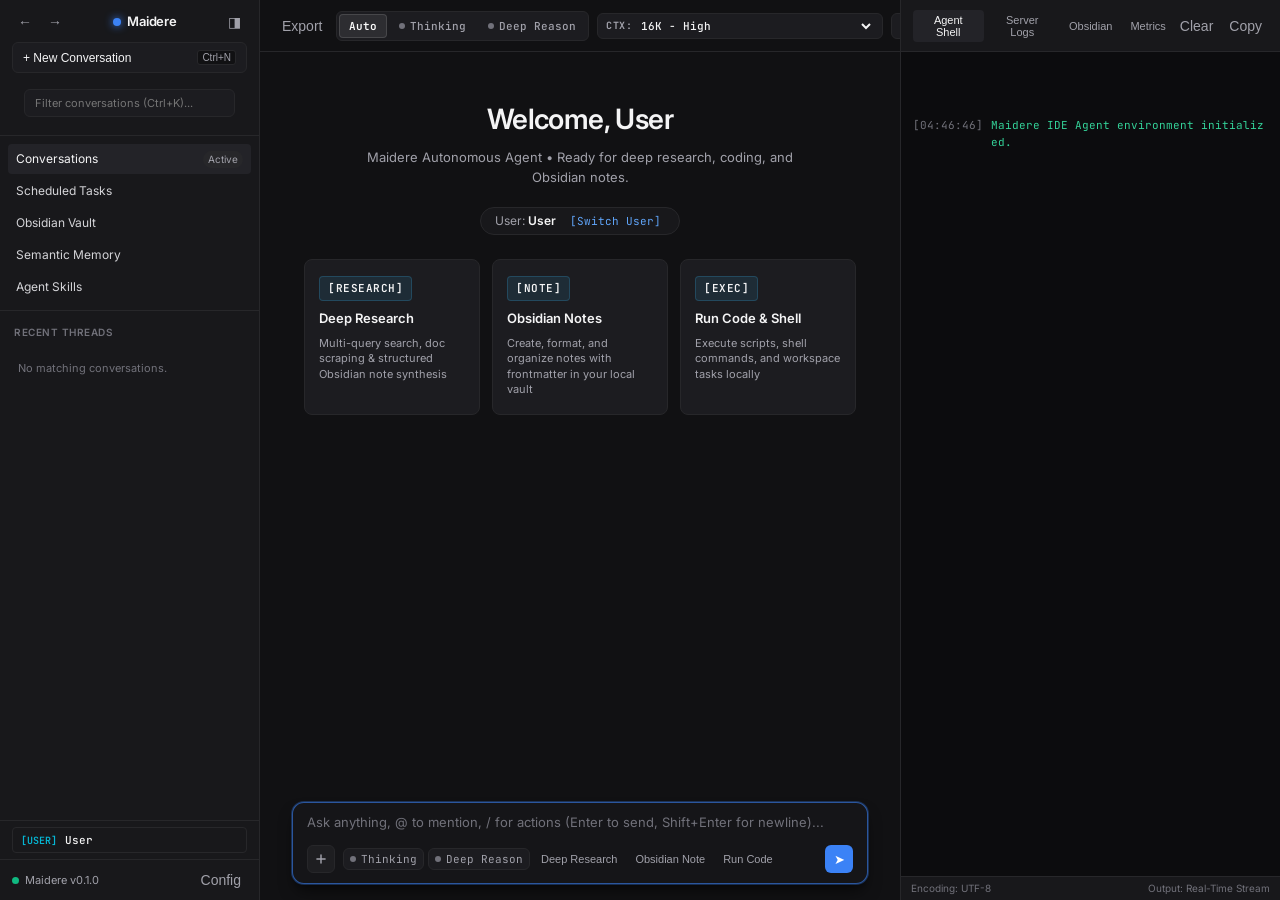
==== src/maidere/static/index.html @ 2f0bf337 "feat(vision): improvements in packaging and paths" ====
<!DOCTYPE html>
<html lang="en" data-theme="dark">
<head>
  <meta charset="UTF-8" />
  <meta name="viewport" content="width=device-width, initial-scale=1.0" />
  <title>Maidere — Local Autonomous AI Agent</title>
  <link rel="icon" type="image/svg+xml" href="/static/icon.svg" />
  <link rel="manifest" href="/static/manifest.json" />
  <meta name="theme-color" content="#5e17eb" />
  <link rel="preconnect" href="https://fonts.googleapis.com" />
  <link rel="preconnect" href="https://fonts.gstatic.com" crossorigin />
  <link href="https://fonts.googleapis.com/css2?family=Inter:wght@400;500;600;700&family=JetBrains+Mono:wght@400;500;600&display=swap" rel="stylesheet" />
  <link rel="stylesheet" href="/static/style.css?v=3.2" />
  <link rel="stylesheet" href="https://cdnjs.cloudflare.com/ajax/libs/highlight.js/11.9.0/styles/github-dark.min.css" />
  <script src="https://cdn.jsdelivr.net/npm/marked/marked.min.js"></script>
  <script src="https://cdnjs.cloudflare.com/ajax/libs/highlight.js/11.9.0/highlight.min.js"></script>
</head>
<body>
  <div id="app-container">
    
    <!-- ====================================================================
         COLUMN 1: LEFT SIDEBAR (Navigation & Workspace Explorer)
         ==================================================================== -->
    <aside id="sidebar">
      <div class="sidebar-header">
        <div class="nav-history-bar">
          <div class="nav-arrows">
            <button id="btn-nav-back" class="icon-btn" title="Back in history (Alt+Left)">←</button>
            <button id="btn-nav-forward" class="icon-btn" title="Forward in history (Alt+Right)">→</button>
          </div>
          <div class="brand-badge">
            <span class="logo-dot"></span>
            <span>Maidere</span>
          </div>
          <button id="btn-toggle-sidebar" class="icon-btn" title="Toggle Sidebar (Ctrl+B)">◨</button>
        </div>

        <button id="btn-new-chat" class="new-chat-btn">
          <span>+ New Conversation</span>
          <span class="shortcut-badge">Ctrl+N</span>
        </button>

        <div class="sidebar-search-container">
          <input type="text" id="thread-search-input" class="sidebar-search-input" placeholder="Filter conversations (Ctrl+K)..." />
        </div>
      </div>

      <!-- Quick Views -->
      <div class="sidebar-views">
        <div class="view-item active" id="history-view-pill">
          <span>Conversations</span>
          <span class="badge-count" id="threads-count-badge">Active</span>
        </div>
        <div class="view-item" id="scheduled-tasks-pill">
          <span>Scheduled Tasks</span>
        </div>
        <div class="view-item" id="obsidian-vault-pill">
          <span>Obsidian Vault</span>
        </div>
        <div class="view-item" id="memories-pill">
          <span>Semantic Memory</span>
        </div>
        <div class="view-item" id="skills-pill">
          <span>Agent Skills</span>
        </div>
      </div>

      <!-- Project & Thread Explorer Tree -->
      <div class="sidebar-threads">
        <div class="section-label">
          <span>Recent Threads</span>
        </div>

        <div id="threads-list">
          <!-- Dynamic thread items populated by app.js -->
        </div>
      </div>


      <!-- User Profile & Switcher -->
      <div class="sidebar-user-section" id="sidebar-user-section">
        <button id="btn-switch-user" class="sidebar-user-pill" title="Click to switch nickname or user">
          <span class="user-pill-tag">[USER]</span>
          <span id="sidebar-user-name" class="sidebar-user-name">User</span>
        </button>
      </div>

      <!-- Sidebar Pinned Footer -->
      <div class="sidebar-footer">
        <div class="footer-status">
          <span class="status-indicator"></span>
          <span>Maidere v0.1.0</span>
        </div>
        <button id="btn-settings" class="icon-btn" title="Settings & Architecture">Config</button>
      </div>
    </aside>

    <!-- ====================================================================
         COLUMN 2: CENTER PANEL (Agent Execution Canvas & Input Deck)
         ==================================================================== -->
    <main id="main-panel">
      <!-- Edge Hover/Toggle Handle when sidebar is collapsed -->
      <button id="btn-sidebar-edge" class="sidebar-edge-toggle" title="Open Sidebar (Ctrl+B)" aria-label="Open Sidebar">◨</button>

      <!-- Breadcrumb & Model Selector Header -->
      <header class="main-header canvas-header">
        <div class="breadcrumb-trail breadcrumb-area">
          <button id="btn-toggle-sidebar-main" class="icon-btn sidebar-toggle-main" title="Open Sidebar (Ctrl+B)" aria-label="Toggle Sidebar">◨</button>
          <span class="breadcrumb-root crumb-segment">Maidere</span>
          <span class="breadcrumb-sep">/</span>
          <span id="active-thread-title" class="breadcrumb-active crumb-active">New Chat</span>
        </div>

        <div class="header-actions">
          <button id="btn-export-thread" class="icon-btn" title="Export Conversation (Markdown)">Export</button>
          <div class="mode-toggle-group" title="Cognitive Mode: Auto, Thinking, or Deep Reason">
            <button id="btn-mode-auto" class="mode-toggle-btn active" title="Auto: Dynamically routes based on complexity">Auto</button>
            <button id="btn-mode-thinking" class="mode-toggle-btn" title="Thinking: Step-by-step reasoning">
              <span class="mode-btn-dot"></span> Thinking
            </button>
            <button id="btn-mode-deep-reason" class="mode-toggle-btn" title="Deep Reason: Full Human-Style Deliberation (Deconstruct, Socratic Critique, Refine)">
              <span class="mode-btn-dot mode-btn-dot-purple"></span> Deep Reason
            </button>
          </div>
          <div class="context-pill-selector" title="Context Window: 8k (Medium), 16k (High), 32k (Ultra), 64k (Nemotron Massive), 128k (Nemotron Extreme)">
            <span class="context-pill-label">CTX:</span>
            <select id="context-select" title="Context Window Size">
              <option value="8192">8K - Medium</option>
              <option value="16384" selected>16K - High</option>
              <option value="32768">32K - Ultra</option>
              <option value="65536">64K - Cloud Massive (Nemotron)</option>
              <option value="131072">128K - Cloud Extreme (Nemotron)</option>
            </select>
          </div>
          <div class="model-pill-selector">
            <select id="model-select" title="Active Ollama Model">
              <option value="auto">[AUTO] Auto-route (Qwen 2.5)</option>
            </select>
          </div>
          <button id="btn-toggle-terminal" class="icon-btn" title="Toggle Terminal Panel (Ctrl+J)">◧</button>
        </div>
      </header>

      <!-- Execution Canvas / Chat Timeline -->
      <div id="chat-timeline">
        <!-- Message stream with IDE execution pills generated by app.js -->
      </div>

      <!-- Floating Bottom Input Deck -->
      <div class="input-deck-container">
        <!-- Running Task Banner Tray -->
        <div id="task-banner-tray" class="task-banner-tray">
          <span id="task-banner-text">1 task running...</span>
          <span class="task-link" onclick="document.querySelectorAll('.term-tab')[0].click();">View in Terminal →</span>
        </div>

        <div class="input-deck" id="input-deck-dropzone">
          <input type="file" id="file-upload-input" multiple accept="image/*,.pdf,.txt,.py,.js,.ts,.tsx,.jsx,.json,.md,.html,.css,.csv,.sh,.log,*" style="display:none;" />
          
          <!-- Attachments Preview Tray -->
          <div id="attachments-tray" class="attachments-tray" style="display:none;"></div>

          <textarea
            id="chat-input"
            class="chat-textarea"
            placeholder="Ask anything, @ to mention, / for actions (Enter to send, Shift+Enter for newline)..."
            rows="1"
          ></textarea>

          <div class="input-controls-bar">
            <!-- Antigravity + Add Context Button and Floating Popup Menu (Opens UPWARDS) -->
            <div class="context-menu-container">
              <button type="button" id="btn-add-context" class="btn-add-context" title="Add Context (Media, Mentions, Actions, Browser)">
                <svg width="14" height="14" viewBox="0 0 24 24" fill="none" stroke="currentColor" stroke-width="2.5" stroke-linecap="round" stroke-linejoin="round"><line x1="12" y1="5" x2="12" y2="19"></line><line x1="5" y1="12" x2="19" y2="12"></line></svg>
              </button>
              <div id="context-menu-popup" class="context-menu-popup" style="display:none;">
                <div class="context-menu-header">Add Context</div>
                <button type="button" class="context-menu-item" id="cmenu-media" title="Upload images, PDFs, code files, or documents">
                  <svg width="15" height="15" viewBox="0 0 24 24" fill="none" stroke="currentColor" stroke-width="2" stroke-linecap="round" stroke-linejoin="round"><rect x="3" y="3" width="18" height="18" rx="2"/><circle cx="8.5" cy="8.5" r="1.5"/><polyline points="21 15 16 10 5 21"/></svg>
                  <span>Media</span>
                </button>
                <button type="button" class="context-menu-item" id="cmenu-mentions" title="Mention workspace files, notes, or memories">
                  <span class="cmenu-icon-at">@</span>
                  <span>Mentions</span>
                </button>
                <button type="button" class="context-menu-item" id="cmenu-actions" title="Quick slash commands and workflows">
                  <svg width="15" height="15" viewBox="0 0 24 24" fill="none" stroke="currentColor" stroke-width="2" stroke-linecap="round" stroke-linejoin="round"><polyline points="9 11 12 14 22 4"></polyline><path d="M21 12v7a2 2 0 0 1-2 2H5a2 2 0 0 1-2-2V5a2 2 0 0 1 2-2h11"></path></svg>
                  <span>Actions</span>
                </button>
                <button type="button" class="context-menu-item" id="cmenu-browser" title="Fetch webpage or interact with browser">
                  <svg width="15" height="15" viewBox="0 0 24 24" fill="none" stroke="currentColor" stroke-width="2" stroke-linecap="round" stroke-linejoin="round"><circle cx="12" cy="12" r="10"></circle><line x1="2" y1="12" x2="22" y2="12"></line><path d="M12 2a15.3 15.3 0 0 1 4 10 15.3 15.3 0 0 1-4 10 15.3 15.3 0 0 1-4-10 15.3 15.3 0 0 1 4-10z"></path></svg>
                  <span>Browser</span>
                </button>
              </div>
            </div>

            <!-- Scrollable Quick Actions Pills -->
            <div class="input-quick-actions">
              <button id="deck-btn-thinking" class="quick-action-pill thinking-deck-pill" title="Toggle Deep Thinking & Reasoning Mode">
                <span class="thinking-pill-dot"></span> Thinking
              </button>
              <button id="deck-btn-deep-reason" class="quick-action-pill deep-reason-deck-pill" title="Toggle Human-Style Deep Deliberation">
                <span class="deep-reason-pill-dot"></span> Deep Reason
              </button>
              <button class="quick-action-pill" onclick="document.getElementById('chat-input').value += ' [deep-research] '; document.getElementById('chat-input').focus();">
                Deep Research
              </button>
              <button class="quick-action-pill" onclick="document.getElementById('chat-input').value += ' in my Obsidian vault '; document.getElementById('chat-input').focus();">
                Obsidian Note
              </button>
              <button class="quick-action-pill" onclick="document.getElementById('chat-input').value += ' write Python code for '; document.getElementById('chat-input').focus();">
                Run Code
              </button>
            </div>

            <div class="input-send-group">
              <button id="stop-btn" class="stop-btn" title="Stop Generation">■</button>
              <button id="send-btn" class="send-btn" title="Send message (Enter)">➤</button>
            </div>
          </div>
        </div>
      </div>
    </main>

    <!-- ====================================================================
         COLUMN 3: RIGHT SIDE PANEL (Terminal & Background Tasks)
         ==================================================================== -->
    <section id="terminal-panel">
      <div class="terminal-header">
        <div class="terminal-tabs">
          <button class="term-tab active" data-tab="agent-shell">
            Agent Shell
          </button>
          <button class="term-tab" data-tab="uvicorn">
            Server Logs
          </button>
          <button class="term-tab" data-tab="obsidian">
            Obsidian
          </button>
          <button class="term-tab" data-tab="metrics">
            Metrics
          </button>
        </div>

        <div class="terminal-actions">
          <button id="btn-clear-terminal" class="icon-btn" title="Clear Console">Clear</button>
          <button id="btn-copy-terminal" class="icon-btn" title="Copy Output">Copy</button>
        </div>
      </div>

      <div id="terminal-canvas" class="terminal-canvas">
        <!-- Live monospace console output rendered by app.js -->
      </div>

      <div class="terminal-statusbar">
        <span>Encoding: UTF-8</span>
        <span>Output: Real-Time Stream</span>
      </div>
    </section>

  </div>

  <!-- ======================================================================
       MODAL DIALOG OVERLAY (Obsidian, Scheduler, Memories, Skills, Settings)
       ====================================================================== -->
  <div id="modal-overlay" class="modal-overlay">
    <div class="modal-dialog">
      <div class="modal-header">
        <span id="modal-title" class="modal-title">Modal Title</span>
        <button id="modal-close" class="icon-btn">✕</button>
      </div>
      <div id="modal-body" class="modal-body">
        <!-- Modal content injected dynamically -->
      </div>
      <div class="modal-footer">
        <button class="btn-secondary" onclick="document.getElementById('modal-overlay').classList.remove('active')">Close</button>
      </div>
    </div>
  </div>

  <!-- Command Palette Modal (Ctrl+K) -->
  <div id="command-palette-overlay" class="command-palette-overlay">
    <div class="command-palette-box">
      <div class="palette-input-wrap">
        <span style="font-family:var(--font-mono); font-size:11px; color:var(--text-muted);">[>]</span>
        <input type="text" id="palette-search-input" placeholder="Type a command or search actions (Esc to close)..." autofocus />
      </div>
      <div id="palette-results" class="palette-results"></div>
    </div>
  </div>

  <!-- Image Lightbox Modal -->
  <div id="image-lightbox-modal" class="image-lightbox-modal" style="display:none;">
    <div class="lightbox-overlay" onclick="closeImageLightbox()"></div>
    <div class="lightbox-content">
      <img id="lightbox-img" src="" alt="Full Preview" />
      <button type="button" class="lightbox-close" onclick="closeImageLightbox()">✕</button>
    </div>
  </div>

  <!-- API Access Token Prompt (shown when the backend returns 401) -->
  <div id="auth-overlay" class="modal-overlay auth-overlay" role="dialog" aria-modal="true" aria-labelledby="auth-overlay-title">
    <form id="auth-token-form" class="modal-dialog auth-dialog" autocomplete="off">
      <div class="modal-header">
        <span id="auth-overlay-title" class="modal-title">Access token required</span>
      </div>
      <div class="modal-body">
        <p id="auth-overlay-message" class="auth-message">
          This Maidere backend requires an access token.
        </p>
        <p class="auth-hint">
          Launching with <code>maidere</code> passes the token automatically.
          Otherwise copy it from <code>~/.config/maidere/token</code> (or your <code>API_TOKEN</code> setting).
        </p>
        <input type="password" id="auth-token-input" class="auth-input" placeholder="Paste access token" spellcheck="false" />
      </div>
      <div class="modal-footer">
        <button type="submit" class="btn-primary">Unlock</button>
      </div>
    </form>
  </div>

  <!-- Main Application Script -->
  <script src="/static/app.js?v=3.2"></script>
</body>
</html>
---- static/style.css ----
/* ==========================================================================
   Maidere IDE Agent Interface — Stylesheet
   Dark Zinc Palette (#111113, #18181b, #27272a, #a1a1aa)
   ========================================================================== */

:root {
  --bg-app: #111113;
  --bg-sidebar: #18181b;
  --bg-card: #1c1c20;
  --bg-card-hover: #232328;
  --bg-input: #151518;
  --bg-terminal: #0c0c0e;
  --bg-badge: #27272a;
  
  --border-subtle: #27272a;
  --border-muted: rgba(255, 255, 255, 0.08);
  --border-focus: #3b82f6;

  --text-primary: #f4f4f5;
  --text-secondary: #d4d4d8;
  --text-muted: #a1a1aa;
  --text-dim: #71717a;

  --accent-blue: #3b82f6;
  --accent-blue-bg: rgba(59, 130, 246, 0.12);
  --accent-emerald: #10b981;
  --accent-emerald-bg: rgba(16, 185, 129, 0.12);
  --accent-purple: #a855f7;
  --accent-purple-bg: rgba(168, 85, 247, 0.12);
  --accent-amber: #f59e0b;
  --accent-amber-bg: rgba(245, 158, 11, 0.12);
  --accent-red: #ef4444;
  --accent-red-bg: rgba(239, 68, 68, 0.12);

  --font-sans: 'Inter', -apple-system, BlinkMacSystemFont, 'Segoe UI', Roboto, Helvetica, Arial, sans-serif;
  --font-mono: 'JetBrains Mono', 'Fira Code', ui-monospace, SFMono-Regular, Menlo, Monaco, Consolas, monospace;

  --sidebar-width: 260px;
  --terminal-width: 380px;
  --header-height: 52px;
  --radius-sm: 4px;
  --radius-md: 6px;
  --radius-lg: 8px;
  --radius-xl: 12px;

  --shadow-sm: 0 1px 2px 0 rgba(0, 0, 0, 0.3);
  --shadow-md: 0 4px 6px -1px rgba(0, 0, 0, 0.4), 0 2px 4px -1px rgba(0, 0, 0, 0.2);
  --shadow-lg: 0 10px 15px -3px rgba(0, 0, 0, 0.5), 0 4px 6px -2px rgba(0, 0, 0, 0.3);
}

* {
  box-sizing: border-box;
  margin: 0;
  padding: 0;
  -webkit-font-smoothing: antialiased;
}

html, body {
  height: 100%;
  width: 100%;
  overflow: hidden;
  background-color: var(--bg-app);
  color: var(--text-primary);
  font-family: var(--font-sans);
  font-size: 13px;
  line-height: 1.5;
}

/* Custom Scrollbars */
::-webkit-scrollbar {
  width: 6px;
  height: 6px;
}
::-webkit-scrollbar-track {
  background: transparent;
}
::-webkit-scrollbar-thumb {
  background: var(--border-subtle);
  border-radius: 3px;
}
::-webkit-scrollbar-thumb:hover {
  background: var(--text-dim);
}

/* App Container (3-Pane Grid) */
#app-container {
  display: grid;
  grid-template-columns: var(--sidebar-width) 1fr var(--terminal-width);
  height: 100vh;
  width: 100vw;
  overflow: hidden;
  position: relative;
  transition: grid-template-columns 0.2s cubic-bezier(0.4, 0, 0.2, 1);
}

#app-container.sidebar-collapsed {
  grid-template-columns: 0px 1fr var(--terminal-width);
}

#app-container.terminal-collapsed {
  grid-template-columns: var(--sidebar-width) 1fr 0px;
}

#app-container.sidebar-collapsed.terminal-collapsed {
  grid-template-columns: 0px 1fr 0px;
}

/* ==========================================================================
   LEFT SIDEBAR (Navigation & Explorer)
   ========================================================================== */
#sidebar {
  background-color: var(--bg-sidebar);
  border-right: 1px solid var(--border-subtle);
  display: flex;
  flex-direction: column;
  height: 100%;
  overflow: hidden;
  user-select: none;
}

.sidebar-header {
  padding: 10px 12px;
  display: flex;
  flex-direction: column;
  gap: 8px;
  border-bottom: 1px solid var(--border-subtle);
}

.nav-history-bar {
  display: flex;
  align-items: center;
  justify-content: space-between;
}

.nav-arrows {
  display: flex;
  gap: 4px;
}

.icon-btn {
  background: transparent;
  border: none;
  color: var(--text-muted);
  cursor: pointer;
  padding: 4px 6px;
  border-radius: var(--radius-sm);
  display: inline-flex;
  align-items: center;
  justify-content: center;
  font-size: 14px;
  transition: background 0.15s, color 0.15s;
}

.icon-btn:hover {
  background: var(--bg-card-hover);
  color: var(--text-primary);
}

.brand-badge {
  font-weight: 600;
  font-size: 13px;
  letter-spacing: -0.2px;
  color: var(--text-primary);
  display: flex;
  align-items: center;
  gap: 6px;
}

.brand-badge .logo-dot {
  width: 8px;
  height: 8px;
  border-radius: 50%;
  background: var(--accent-blue);
  box-shadow: 0 0 8px var(--accent-blue);
}

.new-chat-btn {
  width: 100%;
  background: var(--bg-card);
  border: 1px solid var(--border-subtle);
  color: var(--text-primary);
  padding: 7px 10px;
  border-radius: var(--radius-md);
  cursor: pointer;
  display: flex;
  align-items: center;
  justify-content: space-between;
  font-size: 12px;
  font-weight: 500;
  transition: all 0.15s ease;
}

.new-chat-btn:hover {
  background: var(--bg-card-hover);
  border-color: var(--text-dim);
}

.new-chat-btn .shortcut-badge {
  font-size: 10px;
  padding: 1px 4px;
  background: var(--bg-app);
  border: 1px solid var(--border-subtle);
  border-radius: 3px;
  color: var(--text-muted);
}

/* Quick Views Nav */
.sidebar-views {
  padding: 8px;
  display: flex;
  flex-direction: column;
  gap: 2px;
  border-bottom: 1px solid var(--border-subtle);
}

.view-item {
  display: flex;
  align-items: center;
  gap: 8px;
  padding: 6px 8px;
  border-radius: var(--radius-sm);
  color: var(--text-secondary);
  font-size: 12px;
  cursor: pointer;
  text-decoration: none;
  transition: background 0.15s, color 0.15s;
}

.view-item:hover, .view-item.active {
  background: var(--bg-card-hover);
  color: var(--text-primary);
}

.view-item .badge-count {
  margin-left: auto;
  font-size: 10px;
  padding: 1px 5px;
  border-radius: 10px;
  background: var(--border-subtle);
  color: var(--text-muted);
}

/* Project & Thread Tree */
.sidebar-threads {
  flex: 1;
  overflow-y: auto;
  padding: 8px 6px;
  display: flex;
  flex-direction: column;
  gap: 4px;
}

.section-label {
  font-size: 10px;
  font-weight: 600;
  text-transform: uppercase;
  letter-spacing: 0.5px;
  color: var(--text-dim);
  padding: 6px 8px 4px 8px;
  display: flex;
  align-items: center;
  justify-content: space-between;
}

.thread-item {
  display: flex;
  align-items: center;
  padding: 6px 8px;
  border-radius: var(--radius-md);
  color: var(--text-secondary);
  font-size: 12px;
  cursor: pointer;
  position: relative;
  transition: background 0.15s, color 0.15s;
  gap: 8px;
}

.thread-item:hover {
  background: var(--bg-card);
  color: var(--text-primary);
}

.thread-item.active {
  background: var(--bg-card-hover);
  color: var(--text-primary);
  font-weight: 500;
  box-shadow: inset 2px 0 0 var(--accent-blue);
}

.thread-item .thread-dot {
  width: 6px;
  height: 6px;
  border-radius: 50%;
  background: var(--text-dim);
  flex-shrink: 0;
}

.thread-item.active .thread-dot {
  background: var(--accent-emerald);
  box-shadow: 0 0 6px var(--accent-emerald);
}

.thread-item .thread-title {
  flex: 1;
  white-space: nowrap;
  overflow: hidden;
  text-overflow: ellipsis;
}

.thread-item .thread-time {
  font-size: 10px;
  color: var(--text-dim);
  margin-left: auto;
  flex-shrink: 0;
}

.thread-item .thread-actions {
  display: none;
  align-items: center;
  gap: 2px;
  margin-left: auto;
}

.thread-item:hover .thread-actions {
  display: flex;
}
.thread-item:hover .thread-time {
  display: none;
}

.thread-action-btn {
  background: transparent;
  border: none;
  color: var(--text-muted);
  cursor: pointer;
  padding: 2px;
  font-size: 11px;
  border-radius: 3px;
}

.thread-action-btn:hover {
  color: var(--accent-red);
  background: var(--bg-app);
}

/* Sidebar User Section */
.sidebar-user-section {
  padding: 6px 12px;
  border-top: 1px solid var(--border-subtle);
  background: var(--bg-sidebar);
}

.sidebar-user-pill {
  width: 100%;
  display: flex;
  align-items: center;
  gap: 8px;
  background: var(--bg-subtle);
  border: 1px solid var(--border-subtle);
  border-radius: var(--radius-sm);
  padding: 5px 8px;
  color: var(--text-normal);
  font-size: 11px;
  font-family: var(--font-mono);
  cursor: pointer;
  transition: all 0.15s ease;
  text-align: left;
}

.sidebar-user-pill:hover {
  background: var(--bg-hover);
  border-color: var(--border-medium);
  color: #fff;
}

.user-pill-tag {
  font-size: 10px;
  font-weight: 600;
  color: #06b6d4;
}

.sidebar-user-name {
  font-weight: 500;
  overflow: hidden;
  text-overflow: ellipsis;
  white-space: nowrap;
}

/* Sidebar Footer */
.sidebar-footer {
  padding: 8px 12px;
  border-top: 1px solid var(--border-subtle);
  display: flex;
  align-items: center;
  justify-content: space-between;
  background: var(--bg-sidebar);
}

.footer-status {
  display: flex;
  align-items: center;
  gap: 6px;
  font-size: 11px;
  color: var(--text-muted);
}

.status-indicator {
  width: 7px;
  height: 7px;
  border-radius: 50%;
  background: var(--accent-emerald);
}

.status-indicator.degraded {
  background: var(--accent-amber);
}

/* ==========================================================================
   CENTER PANEL (Agent Execution Canvas & Input Deck)
   ========================================================================== */
#main-panel {
  display: flex;
  flex-direction: column;
  height: 100%;
  background-color: var(--bg-app);
  position: relative;
  overflow: hidden;
}

/* Canvas Header */
.main-header,
.canvas-header {
  height: var(--header-height);
  min-height: var(--header-height);
  border-bottom: 1px solid var(--border-subtle);
  display: flex;
  align-items: center;
  justify-content: space-between;
  padding: 0 16px;
  background: var(--bg-app);
  z-index: 10;
  box-sizing: border-box;
  flex-shrink: 0;
}

/* Sidebar Reopen Trigger Buttons */
.sidebar-toggle-main {
  display: none;
  align-items: center;
  justify-content: center;
  padding: 4px 8px;
  background: var(--bg-card);
  border: 1px solid var(--border-subtle);
  border-radius: var(--radius-sm);
  color: var(--text-secondary);
  font-size: 14px;
  cursor: pointer;
  line-height: 1;
  transition: all 0.15s ease;
  margin-right: 4px;
}

.sidebar-toggle-main:hover {
  background: var(--bg-card-hover);
  color: var(--text-primary);
  border-color: var(--border-medium);
  box-shadow: 0 0 8px rgba(99, 102, 241, 0.2);
}

#app-container.sidebar-collapsed .sidebar-toggle-main {
  display: inline-flex;
}

.sidebar-edge-toggle {
  display: none;
  position: absolute;
  top: 14px;
  left: 0;
  z-index: 50;
  align-items: center;
  justify-content: center;
  background: var(--bg-sidebar);
  border: 1px solid var(--border-subtle);
  border-left: none;
  border-radius: 0 var(--radius-sm) var(--radius-sm) 0;
  padding: 6px 4px;
  color: var(--text-muted);
  cursor: pointer;
  font-size: 13px;
  line-height: 1;
  box-shadow: 2px 2px 8px rgba(0, 0, 0, 0.35);
  transition: all 0.15s ease;
}

.sidebar-edge-toggle:hover {
  background: var(--bg-card-hover);
  color: var(--text-primary);
  border-color: var(--border-medium);
  padding-right: 7px;
}

#app-container.sidebar-collapsed .sidebar-edge-toggle {
  display: inline-flex;
}

.breadcrumb-trail,
.breadcrumb-area {
  display: flex;
  align-items: center;
  gap: 8px;
  font-size: 12px;
  color: var(--text-muted);
  min-width: 0;
  overflow: hidden;
  white-space: nowrap;
}

.breadcrumb-trail .breadcrumb-root,
.breadcrumb-area .crumb-segment {
  color: var(--text-secondary);
  flex-shrink: 0;
}

.breadcrumb-trail .breadcrumb-active,
.breadcrumb-area .crumb-active {
  color: var(--text-primary);
  font-weight: 500;
  overflow: hidden;
  text-overflow: ellipsis;
  white-space: nowrap;
}

.header-actions {
  display: flex;
  align-items: center;
  gap: 8px;
  flex-shrink: 0;
}

/* Mode Selector Toggle: Auto vs Thinking */
.mode-toggle-group {
  display: flex;
  align-items: center;
  background: var(--bg-card);
  border: 1px solid var(--border-subtle);
  border-radius: var(--radius-md);
  padding: 2px;
  gap: 2px;
  flex-shrink: 0;
  white-space: nowrap;
}

.mode-toggle-btn {
  background: transparent;
  border: 1px solid transparent;
  border-radius: 4px;
  padding: 4px 9px;
  font-size: 11px;
  font-family: var(--font-mono, monospace);
  font-weight: 500;
  color: var(--text-muted);
  cursor: pointer;
  display: inline-flex;
  align-items: center;
  gap: 5px;
  transition: all 0.15s ease;
  user-select: none;
  white-space: nowrap;
  flex-shrink: 0;
}

.mode-toggle-btn:hover {
  color: var(--text-primary);
  background: rgba(255, 255, 255, 0.04);
}

.mode-toggle-btn.active {
  background: rgba(255, 255, 255, 0.08);
  color: #fafafa;
  font-weight: 600;
  border-color: rgba(255, 255, 255, 0.12);
}

#btn-mode-thinking.active {
  background: rgba(139, 92, 246, 0.18);
  color: #e4e4e7;
  border-color: rgba(139, 92, 246, 0.45);
  box-shadow: 0 0 8px rgba(139, 92, 246, 0.2);
}

#btn-mode-deep-reason.active {
  background: rgba(168, 85, 247, 0.22);
  color: #f3e8ff;
  border-color: rgba(168, 85, 247, 0.6);
  box-shadow: 0 0 10px rgba(168, 85, 247, 0.25);
}

.mode-btn-dot {
  width: 6px;
  height: 6px;
  border-radius: 50%;
  background: var(--text-dim);
  transition: all 0.2s ease;
  pointer-events: none;
}

.mode-btn-dot-purple {
  background: var(--text-dim);
  pointer-events: none;
}

#btn-mode-thinking.active .mode-btn-dot {
  background: #a78bfa;
  box-shadow: 0 0 6px #8b5cf6;
  animation: pulseDot 1.5s infinite ease-in-out;
}

#btn-mode-deep-reason.active .mode-btn-dot-purple {
  background: #c084fc;
  box-shadow: 0 0 7px #a855f7;
  animation: pulseDot 1.2s infinite ease-in-out;
}

@keyframes pulseDot {
  0%, 100% { opacity: 1; transform: scale(1); }
  50% { opacity: 0.5; transform: scale(0.8); }
}

.context-pill-selector {
  display: flex;
  align-items: center;
  gap: 5px;
  background: var(--bg-card);
  border: 1px solid var(--border-subtle);
  padding: 4px 8px;
  border-radius: var(--radius-md);
  font-size: 11px;
  color: var(--accent-cyan);
  cursor: pointer;
  transition: all 0.15s ease;
}

.context-pill-selector:hover {
  background: var(--bg-card-hover);
  border-color: rgba(56, 189, 248, 0.4);
}

.context-pill-label {
  font-family: var(--font-mono);
  font-size: 10px;
  font-weight: 700;
  color: var(--text-muted);
  letter-spacing: 0.5px;
}

.context-pill-selector select {
  background: transparent;
  border: none;
  color: inherit;
  font-family: var(--font-mono);
  font-size: 11px;
  font-weight: 500;
  outline: none;
  cursor: pointer;
}

.context-pill-selector select option {
  background: var(--bg-card);
  color: var(--text-primary);
  font-family: var(--font-mono);
}

.model-pill-selector {
  display: flex;
  align-items: center;
  gap: 6px;
  background: var(--bg-card);
  border: 1px solid var(--border-subtle);
  padding: 4px 8px;
  border-radius: var(--radius-md);
  font-size: 11px;
  color: var(--text-secondary);
  cursor: pointer;
}

.model-pill-selector:hover {
  background: var(--bg-card-hover);
  color: var(--text-primary);
}

.model-pill-selector select {
  background: transparent;
  border: none;
  color: inherit;
  font-family: inherit;
  font-size: 11px;
  outline: none;
  cursor: pointer;
  max-width: 140px;
  text-overflow: ellipsis;
  overflow: hidden;
  white-space: nowrap;
}

.model-pill-selector select option {
  background: var(--bg-card);
  color: var(--text-primary);
}

/* Chat Messages Canvas */
#chat-timeline {
  flex: 1;
  overflow-y: auto;
  overflow-x: hidden;
  padding: 16px 28px 120px 28px;
  display: flex;
  flex-direction: column;
  gap: 16px;
  scroll-behavior: smooth;
  min-height: 0;
  box-sizing: border-box;
}

/* Welcome Empty State Screen */
.welcome-empty-state {
  display: flex;
  flex-direction: column;
  align-items: center;
  justify-content: center;
  margin: 0 auto;
  max-width: 720px;
  width: 100%;
  text-align: center;
  padding: 30px 16px 40px 16px;
  animation: fadeInWelcome 0.25s ease-out;
}

@keyframes fadeInWelcome {
  from { opacity: 0; transform: translateY(8px); }
  to { opacity: 1; transform: translateY(0); }
}

.welcome-heading {
  font-size: 28px;

  font-weight: 600;
  letter-spacing: -0.6px;
  color: #f4f4f5;
  margin-bottom: 8px;
}

.welcome-subheading {
  font-size: 13px;
  color: var(--text-muted);
  max-width: 480px;
  line-height: 1.5;
  margin-bottom: 20px;
}

/* User Identity & Nickname Login */
.login-badge-tag {
  font-family: var(--font-mono);
  font-size: 11px;
  font-weight: 600;
  letter-spacing: 0.5px;
  color: #06b6d4;
  background: rgba(6, 182, 212, 0.12);
  border: 1px solid rgba(6, 182, 212, 0.25);
  border-radius: 4px;
  padding: 3px 8px;
  margin-bottom: 12px;
  display: inline-block;
}

.nickname-form {
  width: 100%;
  max-width: 420px;
  margin: 10px auto 28px auto;
}

.nickname-input-wrap {
  display: flex;
  gap: 8px;
  width: 100%;
}

.nickname-input {
  flex: 1;
  background: #18181b;
  border: 1px solid #3f3f46;
  border-radius: 6px;
  color: #f4f4f5;
  padding: 10px 14px;
  font-size: 13px;
  font-family: inherit;
  outline: none;
  transition: border-color 0.15s ease;
}

.nickname-input:focus {
  border-color: #3b82f6;
  box-shadow: 0 0 0 2px rgba(59, 130, 246, 0.2);
}

.nickname-btn {
  white-space: nowrap;
  padding: 10px 16px;
  font-size: 13px;
  font-weight: 500;
  border-radius: 6px;
  cursor: pointer;
}

.welcome-user-bar {
  display: inline-flex;
  align-items: center;
  gap: 10px;
  background: #18181b;
  border: 1px solid #27272a;
  border-radius: 20px;
  padding: 4px 14px;
  margin-bottom: 24px;
  font-size: 12px;
}

.welcome-user-tag {
  color: #a1a1aa;
}

.welcome-user-tag strong {
  color: #f4f4f5;
  font-weight: 600;
}

.welcome-switch-btn {
  background: none;
  border: none;
  color: #60a5fa;
  font-size: 11px;
  font-family: var(--font-mono);
  cursor: pointer;
  padding: 2px 4px;
  transition: color 0.15s ease;
}

.welcome-switch-btn:hover {
  color: #93c5fd;
  text-decoration: underline;
}

.welcome-action-cards {
  display: grid;
  grid-template-columns: repeat(3, 1fr);
  gap: 12px;
  width: 100%;
}

.welcome-card {
  background: var(--bg-card);
  border: 1px solid var(--border-subtle);
  border-radius: var(--radius-lg);
  padding: 16px 14px;
  display: flex;
  flex-direction: column;
  align-items: flex-start;
  text-align: left;
  gap: 8px;
  cursor: pointer;
  transition: all 0.15s ease;
  user-select: none;
}

.welcome-card:hover {
  background: var(--bg-card-hover);
  border-color: rgba(255, 255, 255, 0.2);
  transform: translateY(-2px);
  box-shadow: var(--shadow-md);
}

.welcome-card .card-icon {
  font-size: 11px;
  font-family: var(--font-mono);
  font-weight: 600;
  color: var(--accent-cyan);
  background: rgba(56, 189, 248, 0.1);
  border: 1px solid rgba(56, 189, 248, 0.2);
  border-radius: var(--radius-sm);
  padding: 3px 8px;
  letter-spacing: 0.5px;
}

.welcome-card .card-title {
  font-size: 13px;
  font-weight: 600;
  color: var(--text-primary);
}

.welcome-card .card-desc {
  font-size: 11px;
  color: var(--text-muted);
  line-height: 1.4;
}

@media (max-width: 768px) {
  .welcome-action-cards {
    grid-template-columns: 1fr;
  }
}

/* Message Wrapper */

.message-row {
  display: flex;
  flex-direction: column;
  gap: 8px;
  max-width: 860px;
  width: 100%;
  margin: 0 auto;
}

.user-row {
  align-items: flex-end;
}

.user-bubble {
  background: #27272a;
  border: 1px solid rgba(255, 255, 255, 0.08);
  padding: 10px 14px;
  border-radius: 12px 12px 2px 12px;
  color: var(--text-primary);
  font-size: 13px;
  line-height: 1.5;
  max-width: 80%;
  word-break: break-word;
  white-space: pre-wrap;
}

.agent-row {
  align-items: flex-start;
  width: 100%;
}

.agent-container {
  width: 100%;
  display: flex;
  flex-direction: column;
  gap: 10px;
}

/* ==========================================================================
   IDE-Style Structured Execution Badges & Pills
   ========================================================================== */
.execution-stream {
  display: flex;
  flex-direction: column;
  gap: 6px;
  width: 100%;
}

/* Base Pill */
.step-pill {
  display: flex;
  align-items: center;
  gap: 8px;
  background: var(--bg-card);
  border: 1px solid var(--border-subtle);
  padding: 6px 10px;
  border-radius: var(--radius-md);
  font-size: 12px;
  color: var(--text-secondary);
  cursor: pointer;
  transition: all 0.15s ease;
  user-select: none;
}

.step-pill:hover {
  background: var(--bg-card-hover);
  border-color: var(--text-dim);
}

.step-pill .pill-icon {
  font-size: 13px;
  display: inline-flex;
  align-items: center;
  justify-content: center;
}

.step-pill .pill-title {
  font-weight: 500;
  color: var(--text-primary);
}

.step-pill .pill-target {
  color: var(--text-muted);
  font-family: var(--font-mono);
  font-size: 11px;
}

.step-pill .pill-meta {
  margin-left: auto;
  font-size: 11px;
  color: var(--text-dim);
}

/* Collapsible Content Drawer */
.step-drawer {
  background: var(--bg-terminal);
  border: 1px solid var(--border-subtle);
  border-radius: var(--radius-md);
  padding: 10px 12px;
  font-family: var(--font-mono);
  font-size: 11px;
  color: var(--text-muted);
  white-space: pre-wrap;
  word-break: break-word;
  max-height: 280px;
  overflow-y: auto;
  margin-top: 2px;
  display: none;
}

/* Thought Accordion Pill */
.thought-pill {
  background: rgba(168, 85, 247, 0.08);
  border-color: rgba(168, 85, 247, 0.25);
  color: #c084fc;
}

.thought-pill:hover {
  background: rgba(168, 85, 247, 0.14);
}

/* Diff Pill */
.diff-pill {
  background: rgba(16, 185, 129, 0.08);
  border-color: rgba(16, 185, 129, 0.25);
}

.diff-counter {
  display: inline-flex;
  gap: 4px;
  font-family: var(--font-mono);
  font-size: 11px;
}

.diff-add {
  color: var(--accent-emerald);
}

.diff-del {
  color: var(--accent-red);
}

/* Terminal Pill */
.terminal-pill {
  background: rgba(59, 130, 246, 0.08);
  border-color: rgba(59, 130, 246, 0.25);
}

/* Obsidian Pill */
.obsidian-pill {
  background: rgba(147, 51, 234, 0.1);
  border-color: rgba(147, 51, 234, 0.3);
  color: #d8b4fe;
}

/* Sub-Agent Pill */
.subagent-pill {
  background: rgba(14, 165, 233, 0.1);
  border-color: rgba(14, 165, 233, 0.3);
  color: #7dd3fc;
}

.subagent-pill:hover {
  background: rgba(14, 165, 233, 0.18);
  border-color: rgba(14, 165, 233, 0.5);
}

.open-obsidian-btn {
  background: rgba(147, 51, 234, 0.2);
  border: 1px solid rgba(147, 51, 234, 0.4);
  color: #e9d5ff;
  border-radius: var(--radius-sm);
  padding: 2px 6px;
  font-size: 10px;
  cursor: pointer;
  margin-left: 6px;
}

.open-obsidian-btn:hover {
  background: rgba(147, 51, 234, 0.35);
}

/* Final Markdown Output Body */
.agent-response-body {
  background: transparent;
  color: var(--text-primary);
  font-size: 13px;
  line-height: 1.6;
  width: 100%;
}

.agent-response-body p {
  margin-bottom: 12px;
}

.agent-response-body h1,
.agent-response-body h2,
.agent-response-body h3,
.agent-response-body h4 {
  color: var(--text-primary);
  margin-top: 16px;
  margin-bottom: 8px;
  font-weight: 600;
}

.agent-response-body ul,
.agent-response-body ol {
  margin-left: 20px;
  margin-bottom: 12px;
}

.agent-response-body li {
  margin-bottom: 4px;
}

.agent-response-body code {
  background: #27272a;
  padding: 2px 5px;
  border-radius: 4px;
  font-family: var(--font-mono);
  font-size: 12px;
  color: #93c5fd;
}

.agent-response-body pre {
  background: #18181b;
  border: 1px solid var(--border-subtle);
  border-radius: var(--radius-md);
  padding: 12px;
  overflow-x: auto;
  margin: 12px 0;
}

.agent-response-body pre code {
  background: transparent;
  padding: 0;
  color: var(--text-secondary);
}

.agent-response-body blockquote {
  border-left: 3px solid var(--accent-blue);
  background: rgba(59, 130, 246, 0.05);
  padding: 8px 12px;
  border-radius: 0 var(--radius-sm) var(--radius-sm) 0;
  margin: 12px 0;
  color: var(--text-secondary);
}

/* Working / Pulsating Indicator */
.working-indicator {
  display: inline-flex;
  align-items: center;
  gap: 8px;
  padding: 6px 12px;
  background: var(--bg-card);
  border: 1px solid var(--border-subtle);
  border-radius: var(--radius-md);
  font-size: 12px;
  color: var(--text-secondary);
}

.working-indicator .spinner-ring {
  width: 12px;
  height: 12px;
  border: 2px solid var(--border-subtle);
  border-top-color: var(--accent-blue);
  border-radius: 50%;
  animation: spin 0.8s linear infinite;
}

@keyframes spin {
  to { transform: rotate(360deg); }
}

/* ==========================================================================
   FLOATING BOTTOM INPUT DECK
   ========================================================================== */
.input-deck-container {
  position: absolute;
  bottom: 16px;
  left: 50%;
  transform: translateX(-50%);
  width: calc(100% - 64px);
  max-width: 860px;
  display: flex;
  flex-direction: column;
  z-index: 20;
}

/* Background Task Banner */
.task-banner-tray {
  background: #1c1c20;
  border: 1px solid var(--border-subtle);
  border-bottom: none;
  border-radius: var(--radius-lg) var(--radius-lg) 0 0;
  padding: 6px 12px;
  display: none;
  align-items: center;
  gap: 8px;
  font-size: 11px;
  color: var(--text-secondary);
  box-shadow: var(--shadow-md);
}

.task-banner-tray.active {
  display: flex;
}

.task-banner-tray .task-link {
  color: var(--accent-blue);
  cursor: pointer;
  margin-left: auto;
  text-decoration: underline;
}

/* Floating Input Box */
.input-deck {
  background: var(--bg-input);
  border: 1px solid var(--border-subtle);
  border-radius: var(--radius-xl);
  padding: 10px 14px;
  display: flex;
  flex-direction: column;
  gap: 8px;
  box-shadow: var(--shadow-lg);
  backdrop-filter: blur(12px);
  transition: border-color 0.15s, box-shadow 0.15s;
}

.input-deck:focus-within {
  border-color: rgba(59, 130, 246, 0.6);
  box-shadow: 0 0 0 1px rgba(59, 130, 246, 0.3), var(--shadow-lg);
}

.input-deck.drag-over {
  border-color: #3b82f6 !important;
  box-shadow: 0 0 0 2px rgba(59, 130, 246, 0.4), var(--shadow-lg) !important;
  background: rgba(59, 130, 246, 0.05) !important;
}

/* Attachments Preview Tray */
.attachments-tray {
  display: flex;
  flex-wrap: wrap;
  gap: 8px;
  padding: 2px 0 8px 0;
  border-bottom: 1px solid rgba(255, 255, 255, 0.08);
  max-height: 140px;
  overflow-y: auto;
}

.attachment-chip {
  position: relative;
  border-radius: var(--radius-md);
  transition: all 0.15s ease;
  user-select: none;
}

.attachment-chip.chip-image {
  width: 50px;
  height: 50px;
  border: 1px solid var(--border-subtle);
  overflow: hidden;
  background: #09090b;
  cursor: pointer;
  flex-shrink: 0;
}

.attachment-chip.chip-image img {
  width: 100%;
  height: 100%;
  object-fit: cover;
  transition: transform 0.2s ease;
}

.attachment-chip.chip-image:hover img {
  transform: scale(1.08);
}

.attachment-chip .chip-remove-btn {
  position: absolute;
  top: 2px;
  right: 2px;
  width: 16px;
  height: 16px;
  border-radius: 50%;
  background: rgba(0, 0, 0, 0.75);
  color: #ffffff;
  border: none;
  font-size: 10px;
  font-weight: 600;
  display: flex;
  align-items: center;
  justify-content: center;
  cursor: pointer;
  opacity: 0.85;
  transition: opacity 0.15s, background 0.15s;
}

.attachment-chip .chip-remove-btn:hover {
  opacity: 1;
  background: #ef4444;
}

.attachment-chip.chip-doc {
  display: inline-flex;
  align-items: center;
  gap: 8px;
  background: var(--bg-card);
  border: 1px solid var(--border-subtle);
  border-radius: var(--radius-md);
  padding: 5px 10px;
  max-width: 240px;
}

.attachment-chip.chip-doc .doc-badge {
  font-family: var(--font-mono, monospace);
  font-size: 9px;
  font-weight: 700;
  text-transform: uppercase;
  padding: 2px 5px;
  border-radius: 4px;
  letter-spacing: 0.05em;
}

.doc-badge.badge-pdf {
  background: rgba(239, 68, 68, 0.18);
  color: #f87171;
  border: 1px solid rgba(239, 68, 68, 0.3);
}

.doc-badge.badge-code {
  background: rgba(59, 130, 246, 0.18);
  color: #60a5fa;
  border: 1px solid rgba(59, 130, 246, 0.3);
}

.doc-badge.badge-text {
  background: rgba(161, 161, 170, 0.18);
  color: #d4d4d8;
  border: 1px solid rgba(161, 161, 170, 0.3);
}

.attachment-chip.chip-doc .doc-info {
  display: flex;
  flex-direction: column;
  overflow: hidden;
}

.attachment-chip.chip-doc .doc-name {
  font-size: 11px;
  color: var(--text-primary);
  white-space: nowrap;
  overflow: hidden;
  text-overflow: ellipsis;
  max-width: 130px;
}

.attachment-chip.chip-doc .doc-size {
  font-size: 9px;
  color: var(--text-dim);
}

.attachment-chip.chip-doc .doc-remove-btn {
  background: transparent;
  border: none;
  color: var(--text-dim);
  font-size: 12px;
  cursor: pointer;
  padding: 0 2px;
  transition: color 0.15s;
}

.attachment-chip.chip-doc .doc-remove-btn:hover {
  color: #ef4444;
}

.chat-textarea {
  background: transparent;
  border: none;
  outline: none;
  color: var(--text-primary);
  font-family: var(--font-sans);
  font-size: 13px;
  line-height: 1.4;
  resize: none;
  max-height: 160px;
  min-height: 24px;
  width: 100%;
}

.chat-textarea::placeholder {
  color: var(--text-dim);
}

.input-controls-bar {
  display: flex;
  align-items: center;
  justify-content: space-between;
  gap: 8px;
  position: relative;
}

.context-menu-container {
  position: relative;
  display: inline-flex;
  align-items: center;
  flex-shrink: 0;
  z-index: 50;
}

.btn-add-context {
  background: rgba(255, 255, 255, 0.04);
  border: 1px solid var(--border-subtle);
  color: var(--text-muted);
  width: 28px;
  height: 28px;
  border-radius: var(--radius-md);
  display: flex;
  align-items: center;
  justify-content: center;
  cursor: pointer;
  transition: all 0.15s ease;
  user-select: none;
}

.btn-add-context:hover {
  background: rgba(255, 255, 255, 0.09);
  color: var(--text-primary);
  border-color: rgba(255, 255, 255, 0.2);
}

.btn-add-context.active {
  background: rgba(59, 130, 246, 0.2);
  border-color: var(--accent-blue);
  color: var(--accent-blue);
}

.context-menu-popup {
  position: absolute;
  bottom: calc(100% + 10px);
  left: 0;
  min-width: 180px;
  background: #18181b;
  border: 1px solid #27272a;
  border-radius: 12px;
  padding: 6px;
  box-shadow: 0 16px 40px rgba(0, 0, 0, 0.75), 0 0 0 1px rgba(255, 255, 255, 0.08);
  z-index: 1000;
  backdrop-filter: blur(16px);
  transform-origin: bottom left;
  animation: contextPopupIn 0.15s cubic-bezier(0.16, 1, 0.3, 1);
  display: flex;
  flex-direction: column;
  gap: 2px;
  pointer-events: auto;
}

@keyframes contextPopupIn {
  from {
    opacity: 0;
    transform: translateY(10px) scale(0.96);
  }
  to {
    opacity: 1;
    transform: translateY(0) scale(1);
  }
}

.context-menu-header {
  font-size: 11px;
  font-weight: 500;
  color: #71717a;
  padding: 6px 10px 4px 10px;
  user-select: none;
  letter-spacing: 0.02em;
}

.context-menu-item {
  width: 100%;
  display: flex;
  align-items: center;
  gap: 10px;
  background: transparent;
  border: none;
  border-radius: 8px;
  padding: 7px 10px;
  color: #d4d4d8;
  font-size: 12px;
  font-weight: 400;
  cursor: pointer;
  transition: background 0.12s, color 0.12s;
  text-align: left;
}

.context-menu-item:hover {
  background: rgba(255, 255, 255, 0.08);
  color: #ffffff;
}

.context-menu-item svg {
  stroke: currentColor;
  flex-shrink: 0;
}

.cmenu-icon-at {
  font-family: var(--font-mono, monospace);
  font-size: 13px;
  font-weight: 600;
  width: 15px;
  text-align: center;
  color: #a1a1aa;
}

/* Image Lightbox Modal */
.image-lightbox-modal {
  position: fixed;
  inset: 0;
  z-index: 3000;
  display: flex;
  align-items: center;
  justify-content: center;
}

.lightbox-overlay {
  position: absolute;
  inset: 0;
  background: rgba(0, 0, 0, 0.85);
  backdrop-filter: blur(8px);
}

.lightbox-content {
  position: relative;
  max-width: 90vw;
  max-height: 90vh;
  z-index: 3001;
  display: flex;
  align-items: center;
  justify-content: center;
  animation: contextPopupIn 0.2s cubic-bezier(0.16, 1, 0.3, 1);
}

.lightbox-content img {
  max-width: 90vw;
  max-height: 90vh;
  border-radius: var(--radius-lg);
  box-shadow: 0 25px 60px rgba(0, 0, 0, 0.8), 0 0 0 1px rgba(255, 255, 255, 0.1);
  object-fit: contain;
}

.lightbox-close {
  position: absolute;
  top: -12px;
  right: -12px;
  width: 32px;
  height: 32px;
  border-radius: 50%;
  background: #27272a;
  border: 1px solid #3f3f46;
  color: #ffffff;
  font-size: 13px;
  font-weight: bold;
  cursor: pointer;
  display: flex;
  align-items: center;
  justify-content: center;
  box-shadow: 0 4px 12px rgba(0, 0, 0, 0.5);
  transition: background 0.15s, transform 0.15s;
}

.lightbox-close:hover {
  background: #ef4444;
  transform: scale(1.1);
}

/* Chat Timeline Message Attachments */
.msg-attachments-container {
  display: flex;
  flex-wrap: wrap;
  gap: 8px;
  margin-bottom: 8px;
}

.msg-img-preview {
  max-width: 220px;
  max-height: 180px;
  border-radius: var(--radius-md);
  border: 1px solid rgba(255, 255, 255, 0.12);
  cursor: pointer;
  object-fit: cover;
  transition: transform 0.15s ease, box-shadow 0.15s ease;
}

.msg-img-preview:hover {
  transform: scale(1.02);
  box-shadow: var(--shadow-md);
}

.msg-doc-card {
  display: inline-flex;
  align-items: center;
  gap: 8px;
  background: rgba(0, 0, 0, 0.35);
  border: 1px solid rgba(255, 255, 255, 0.08);
  border-radius: var(--radius-md);
  padding: 6px 10px;
  font-size: 11px;
}

.input-quick-actions {
  display: flex;
  align-items: center;
  gap: 4px;
  overflow-x: auto;
  scrollbar-width: none;
  min-width: 0;
  flex: 1;
}

.input-quick-actions::-webkit-scrollbar {
  display: none;
}

.quick-action-pill {
  background: transparent;
  border: 1px solid transparent;
  color: var(--text-muted);
  border-radius: var(--radius-md);
  padding: 3px 6px;
  font-size: 11px;
  display: inline-flex;
  align-items: center;
  gap: 4px;
  cursor: pointer;
  transition: all 0.15s;
  white-space: nowrap;
  user-select: none;
  flex-shrink: 0;
}

.quick-action-pill:hover {
  background: var(--bg-card-hover);
  color: var(--text-primary);
  border-color: var(--border-subtle);
}

.thinking-deck-pill {
  font-family: var(--font-mono, monospace);
  font-size: 11px;
  border: 1px solid var(--border-subtle);
  background: var(--bg-card);
  gap: 5px;
}

.thinking-deck-pill:hover {
  border-color: rgba(139, 92, 246, 0.4);
  background: rgba(139, 92, 246, 0.08);
  color: #e4e4e7;
}

.thinking-deck-pill.active {
  background: rgba(139, 92, 246, 0.22) !important;
  border-color: #8b5cf6 !important;
  color: #f4f4f5 !important;
  box-shadow: 0 0 8px rgba(139, 92, 246, 0.25);
  font-weight: 600;
}

.thinking-pill-dot {
  width: 6px;
  height: 6px;
  border-radius: 50%;
  background: var(--text-dim);
  transition: all 0.2s ease;
  pointer-events: none;
}

.thinking-deck-pill.active .thinking-pill-dot {
  background: #a78bfa;
  box-shadow: 0 0 6px #8b5cf6;
  animation: pulseDot 1.5s infinite ease-in-out;
}

.deep-reason-deck-pill {
  font-family: var(--font-mono, monospace);
  font-size: 11px;
  border: 1px solid var(--border-subtle);
  background: var(--bg-card);
  gap: 5px;
}

.deep-reason-deck-pill:hover {
  border-color: rgba(168, 85, 247, 0.4);
  background: rgba(168, 85, 247, 0.08);
  color: #f3e8ff;
}

.deep-reason-deck-pill.active {
  background: rgba(168, 85, 247, 0.25) !important;
  border-color: #a855f7 !important;
  color: #faf5ff !important;
  box-shadow: 0 0 10px rgba(168, 85, 247, 0.3);
  font-weight: 600;
}

.deep-reason-pill-dot {
  width: 6px;
  height: 6px;
  border-radius: 50%;
  background: var(--text-dim);
  transition: all 0.2s ease;
  pointer-events: none;
}

.deep-reason-deck-pill.active .deep-reason-pill-dot {
  background: #c084fc;
  box-shadow: 0 0 7px #a855f7;
  animation: pulseDot 1.2s infinite ease-in-out;
}

.input-send-group {
  display: flex;
  align-items: center;
  gap: 6px;
}

.send-btn {
  background: var(--accent-blue);
  border: none;
  color: #fff;
  width: 28px;
  height: 28px;
  border-radius: var(--radius-md);
  display: inline-flex;
  align-items: center;
  justify-content: center;
  cursor: pointer;
  transition: opacity 0.15s, transform 0.1s;
}

.send-btn:hover {
  opacity: 0.9;
}

.send-btn:active {
  transform: scale(0.95);
}

.stop-btn {
  background: var(--accent-red);
  border: none;
  color: #fff;
  width: 28px;
  height: 28px;
  border-radius: var(--radius-md);
  display: none;
  align-items: center;
  justify-content: center;
  cursor: pointer;
}

.stop-btn.active {
  display: inline-flex;
}

/* ==========================================================================
   RIGHT SIDE PANEL (Terminal & Background Tasks)
   ========================================================================== */
#terminal-panel {
  background-color: var(--bg-terminal);
  border-left: 1px solid var(--border-subtle);
  display: flex;
  flex-direction: column;
  height: 100%;
  overflow: hidden;
}

.terminal-header {
  height: var(--header-height);
  min-height: var(--header-height);
  border-bottom: 1px solid var(--border-subtle);
  display: flex;
  align-items: center;
  justify-content: space-between;
  padding: 0 12px;
  background: var(--bg-sidebar);
  box-sizing: border-box;
  flex-shrink: 0;
}

.terminal-tabs {
  display: flex;
  align-items: center;
  gap: 2px;
  overflow-x: auto;
}

.term-tab {
  display: inline-flex;
  align-items: center;
  gap: 6px;
  padding: 4px 8px;
  border-radius: var(--radius-sm);
  font-size: 11px;
  color: var(--text-muted);
  cursor: pointer;
  background: transparent;
  border: none;
  user-select: none;
}

.term-tab:hover {
  background: var(--bg-card);
  color: var(--text-primary);
}

.term-tab.active {
  background: var(--bg-card-hover);
  color: var(--text-primary);
  font-weight: 500;
}

.term-tab .tab-close {
  font-size: 10px;
  color: var(--text-dim);
}

.term-tab .tab-close:hover {
  color: var(--accent-red);
}

.terminal-actions {
  display: flex;
  align-items: center;
  gap: 4px;
}

/* Monospace Console Canvas */
.terminal-canvas {
  flex: 1;
  background: var(--bg-terminal);
  padding: 12px;
  overflow-y: auto;
  font-family: var(--font-mono);
  font-size: 11px;
  line-height: 1.6;
  color: #d4d4d8;
  white-space: pre-wrap;
  word-break: break-all;
}

.term-line {
  display: flex;
  gap: 8px;
}

.term-ts {
  color: var(--text-dim);
  flex-shrink: 0;
  user-select: none;
}

.term-text {
  flex: 1;
}

.term-text.info { color: #60a5fa; }
.term-text.success { color: #34d399; }
.term-text.warn { color: #fbbf24; }
.term-text.error { color: #f87171; }
.term-text.tool { color: #c084fc; }

.terminal-statusbar {
  padding: 4px 10px;
  border-top: 1px solid var(--border-subtle);
  display: flex;
  align-items: center;
  justify-content: space-between;
  font-size: 10px;
  color: var(--text-dim);
  background: var(--bg-sidebar);
}

/* ==========================================================================
   MODALS & OVERLAYS
   ========================================================================== */
.modal-overlay {
  position: fixed;
  top: 0;
  left: 0;
  width: 100vw;
  height: 100vh;
  background: rgba(0, 0, 0, 0.75);
  backdrop-filter: blur(4px);
  display: none;
  align-items: center;
  justify-content: center;
  z-index: 1000;
}

.modal-overlay.active {
  display: flex;
}

.modal-dialog {
  background: var(--bg-card);
  border: 1px solid var(--border-subtle);
  border-radius: var(--radius-lg);
  width: 90%;
  max-width: 560px;
  max-height: 80vh;
  display: flex;
  flex-direction: column;
  overflow: hidden;
  box-shadow: var(--shadow-lg);
}

.modal-header {
  padding: 12px 16px;
  border-bottom: 1px solid var(--border-subtle);
  display: flex;
  align-items: center;
  justify-content: space-between;
}

.modal-title {
  font-size: 14px;
  font-weight: 600;
  color: var(--text-primary);
}

.modal-body {
  padding: 16px;
  overflow-y: auto;
  display: flex;
  flex-direction: column;
  gap: 12px;
}

.modal-footer {
  padding: 10px 16px;
  border-top: 1px solid var(--border-subtle);
  display: flex;
  justify-content: flex-end;
  gap: 8px;
}

.btn-secondary {
  background: #27272a;
  border: 1px solid var(--border-subtle);
  color: var(--text-secondary);
  padding: 6px 12px;
  border-radius: var(--radius-md);
  font-size: 12px;
  cursor: pointer;
}

.btn-primary {
  background: var(--accent-blue);
  border: none;
  color: #fff;
  padding: 6px 12px;
  border-radius: var(--radius-md);
  font-size: 12px;
  cursor: pointer;
}

/* Access token prompt */
.auth-overlay {
  z-index: 2000;
}

.auth-dialog {
  max-width: 440px;
}

.auth-message {
  margin: 0 0 8px 0;
  font-size: 13px;
  color: var(--text-primary);
}

.auth-hint {
  margin: 0 0 12px 0;
  font-size: 12px;
  line-height: 1.5;
  color: var(--text-muted);
}

.auth-hint code {
  font-family: var(--font-mono);
  font-size: 11px;
  background: var(--bg-badge);
  padding: 1px 5px;
  border-radius: var(--radius-sm);
}

.auth-input {
  width: 100%;
  box-sizing: border-box;
  background: var(--bg-input);
  border: 1px solid var(--border-subtle);
  border-radius: var(--radius-md);
  color: var(--text-primary);
  font-family: var(--font-mono);
  font-size: 12px;
  padding: 8px 10px;
  outline: none;
}

.auth-input:focus {
  border-color: var(--border-focus);
}

/* Search & Filter in Sidebar */
.sidebar-search-container {
  padding: 8px 12px;
}
.sidebar-search-input {
  width: 100%;
  background: var(--bg-card);
  border: 1px solid var(--border-subtle);
  border-radius: var(--radius-md);
  color: var(--text-primary);
  padding: 6px 10px;
  font-size: 11px;
  font-family: var(--font-sans);
  outline: none;
  transition: border-color 0.15s;
}
.sidebar-search-input:focus {
  border-color: var(--border-focus);
}

/* File Upload Chips */
.attached-files-chips {
  display: flex;
  flex-wrap: wrap;
  gap: 6px;
  margin-bottom: 6px;
  padding: 0 4px;
}
.file-chip {
  display: inline-flex;
  align-items: center;
  gap: 6px;
  background: var(--bg-card);
  border: 1px solid var(--border-subtle);
  border-radius: var(--radius-sm);
  padding: 3px 8px;
  font-size: 11px;
  color: var(--text-secondary);
}
.file-chip .remove-chip {
  cursor: pointer;
  color: var(--text-dim);
  font-size: 12px;
}
.file-chip .remove-chip:hover {
  color: var(--accent-red);
}

/* Command Palette (Ctrl+K) */
.command-palette-overlay {
  display: none;
  position: fixed;
  inset: 0;
  background: rgba(0, 0, 0, 0.7);
  backdrop-filter: blur(4px);
  align-items: flex-start;
  justify-content: center;
  padding-top: 15vh;
  z-index: 2000;
}
.command-palette-overlay.active {
  display: flex;
}
.command-palette-box {
  background: var(--bg-card);
  border: 1px solid var(--border-subtle);
  border-radius: var(--radius-lg);
  width: 90%;
  max-width: 520px;
  box-shadow: var(--shadow-lg);
  overflow: hidden;
  display: flex;
  flex-direction: column;
}
.palette-input-wrap {
  display: flex;
  align-items: center;
  gap: 8px;
  padding: 12px 16px;
  border-bottom: 1px solid var(--border-subtle);
  background: var(--bg-app);
}
.palette-input-wrap input {
  flex: 1;
  background: transparent;
  border: none;
  color: var(--text-primary);
  font-size: 14px;
  font-family: var(--font-sans);
  outline: none;
}
.palette-results {
  max-height: 320px;
  overflow-y: auto;
  padding: 6px 0;
}
.palette-item {
  display: flex;
  align-items: center;
  justify-content: space-between;
  padding: 8px 16px;
  cursor: pointer;
  color: var(--text-secondary);
  font-size: 12px;
  transition: background 0.1s;
}
.palette-item:hover, .palette-item.selected {
  background: var(--bg-card-hover);
  color: var(--text-primary);
}
.palette-item-shortcut {
  font-family: var(--font-mono);
  font-size: 10px;
  color: var(--text-dim);
  background: var(--bg-badge);
  padding: 2px 6px;
  border-radius: var(--radius-sm);
}

/* Code Syntax & Pre Blocks */
pre code.hljs {
  background: #0f0f12 !important;
  border: 1px solid var(--border-subtle);
  border-radius: var(--radius-md);
  padding: 12px;
  font-family: var(--font-mono);
  font-size: 12px;
  line-height: 1.45;
  display: block;
  overflow-x: auto;
}

/* Memory & Skill Item Cards */
.memory-row, .skill-card {
  background: var(--bg-app);
  border: 1px solid var(--border-subtle);
  border-radius: var(--radius-md);
  padding: 10px 12px;
  display: flex;
  flex-direction: column;
  gap: 6px;
}
.memory-row-header, .skill-card-header {
  display: flex;
  align-items: center;
  justify-content: space-between;
  font-size: 11px;
  color: var(--text-dim);
}
.memory-delete-btn {
  background: transparent;
  border: none;
  color: var(--text-dim);
  cursor: pointer;
}
.memory-delete-btn:hover {
  color: var(--accent-red);
}

/* DeepSeek-R1 / Reasoning Thought Box */
.thought-box {
  margin: 10px 0 16px 0;
  border: 1px solid rgba(161, 161, 170, 0.2);
  border-left: 3px solid #8b5cf6;
  border-radius: 6px;
  background: rgba(24, 24, 27, 0.45);
  overflow: hidden;
  transition: border-color 0.2s ease, background 0.2s ease;
}

.thought-box:hover {
  border-color: rgba(161, 161, 170, 0.35);
  border-left-color: #a78bfa;
}

.thought-summary {
  display: flex;
  align-items: center;
  gap: 8px;
  padding: 8px 12px;
  font-size: 11px;
  font-family: var(--font-mono, monospace);
  color: var(--text-muted);
  cursor: pointer;
  user-select: none;
  background: rgba(39, 39, 42, 0.25);
  border-bottom: 1px solid transparent;
  transition: background 0.15s ease, color 0.15s ease;
}

.thought-box[open] > .thought-summary {
  border-bottom-color: rgba(161, 161, 170, 0.15);
  color: #e4e4e7;
}

.thought-summary:hover {
  background: rgba(39, 39, 42, 0.5);
  color: #fafafa;
}

.thought-badge {
  font-size: 10px;
  font-weight: 600;
  letter-spacing: 0.5px;
  padding: 2px 6px;
  border-radius: 4px;
  background: rgba(139, 92, 246, 0.15);
  color: #c4b5fd;
  border: 1px solid rgba(139, 92, 246, 0.3);
}

.thought-title {
  font-weight: 500;
  letter-spacing: 0.2px;
}

.thought-content {
  padding: 12px 14px;
  font-size: 12.5px;
  line-height: 1.6;
  color: #a1a1aa;
  font-style: normal;
  border-top: 1px solid rgba(255, 255, 255, 0.04);
}

.thought-content p {
  margin: 6px 0;
}

.thought-content code {
  font-family: var(--font-mono, monospace);
  font-size: 11.5px;
  background: rgba(0, 0, 0, 0.3);
  padding: 2px 5px;
  border-radius: 3px;
  color: #e4e4e7;
}

.thought-content pre {
  background: rgba(0, 0, 0, 0.4);
  padding: 8px 10px;
  border-radius: 4px;
  overflow-x: auto;
  margin: 8px 0;
}

/* Active Live Thinking Animation */
.thinking-active {
  border-left-color: #06b6d4;
  background: rgba(6, 182, 212, 0.03);
}

.thought-badge.thought-pulse {
  background: rgba(6, 182, 212, 0.2);
  color: #67e8f9;
  border-color: rgba(6, 182, 212, 0.5);
  animation: pulseThought 1.5s infinite ease-in-out;
}

@keyframes pulseThought {
  0%, 100% {
    opacity: 1;
    transform: scale(1);
  }
  50% {
    opacity: 0.65;
    transform: scale(0.98);
  }
}

/* Responsive adjustments */
@media (max-width: 1024px) {
  #app-container {
    grid-template-columns: var(--sidebar-width) 1fr 0px;
  }
}
@media (max-width: 768px) {
  #app-container {
    grid-template-columns: 0px 1fr 0px;
  }
}
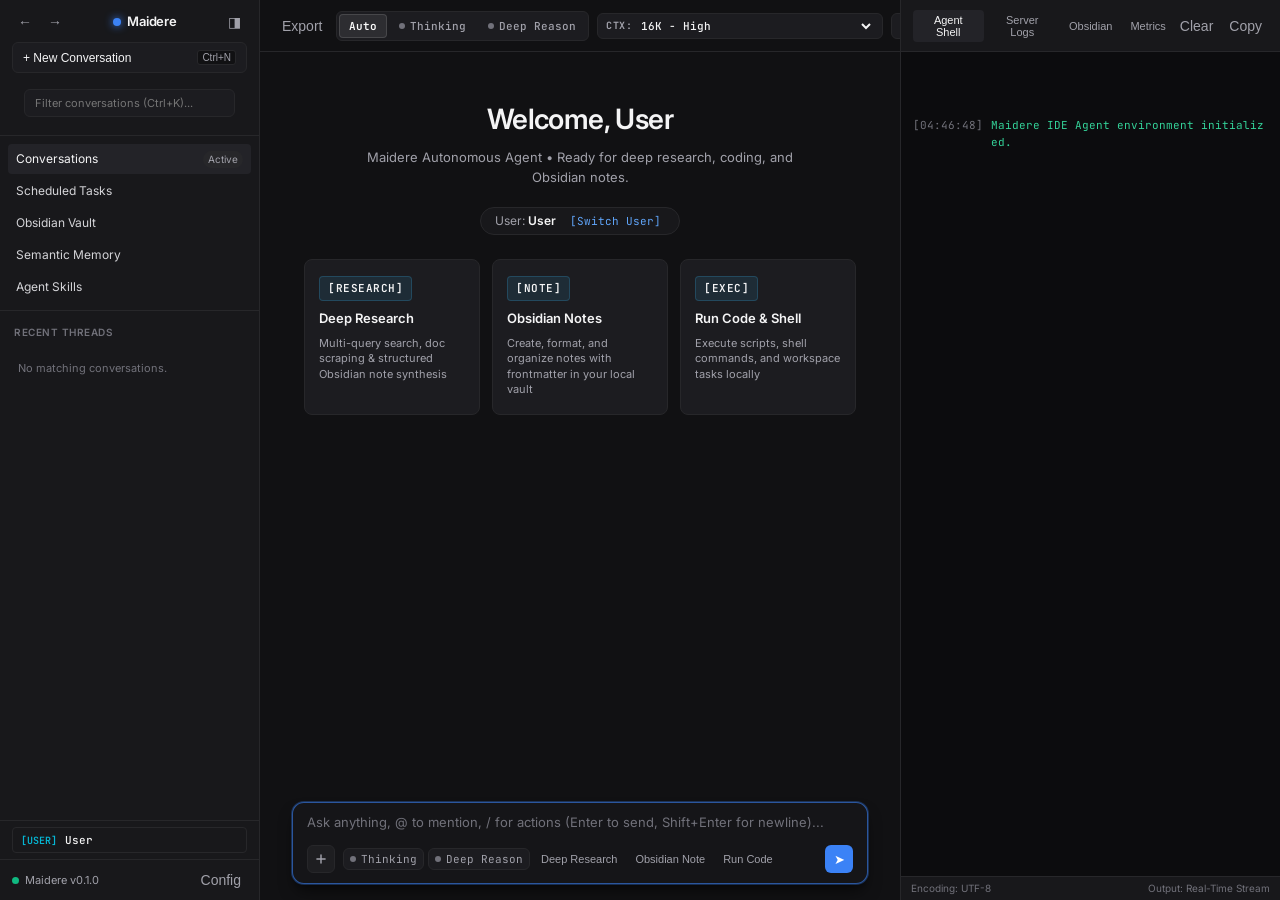
==== commit c80b3b9b: "feat(ui): render ANSI colours in terminal tabs and cap the buffer at 1000 lines" ====
--- a/src/maidere/static/index.html
+++ b/src/maidere/static/index.html
@@ -321,7 +321,8 @@
   </div>
 
   <!-- Main Application Script -->
-  <script src="/static/app.js?v=3.2"></script>
+  <script src="/static/ansi.js?v=1"></script>
+  <script src="/static/app.js?v=3.3"></script>
 </body>
 </html>
 
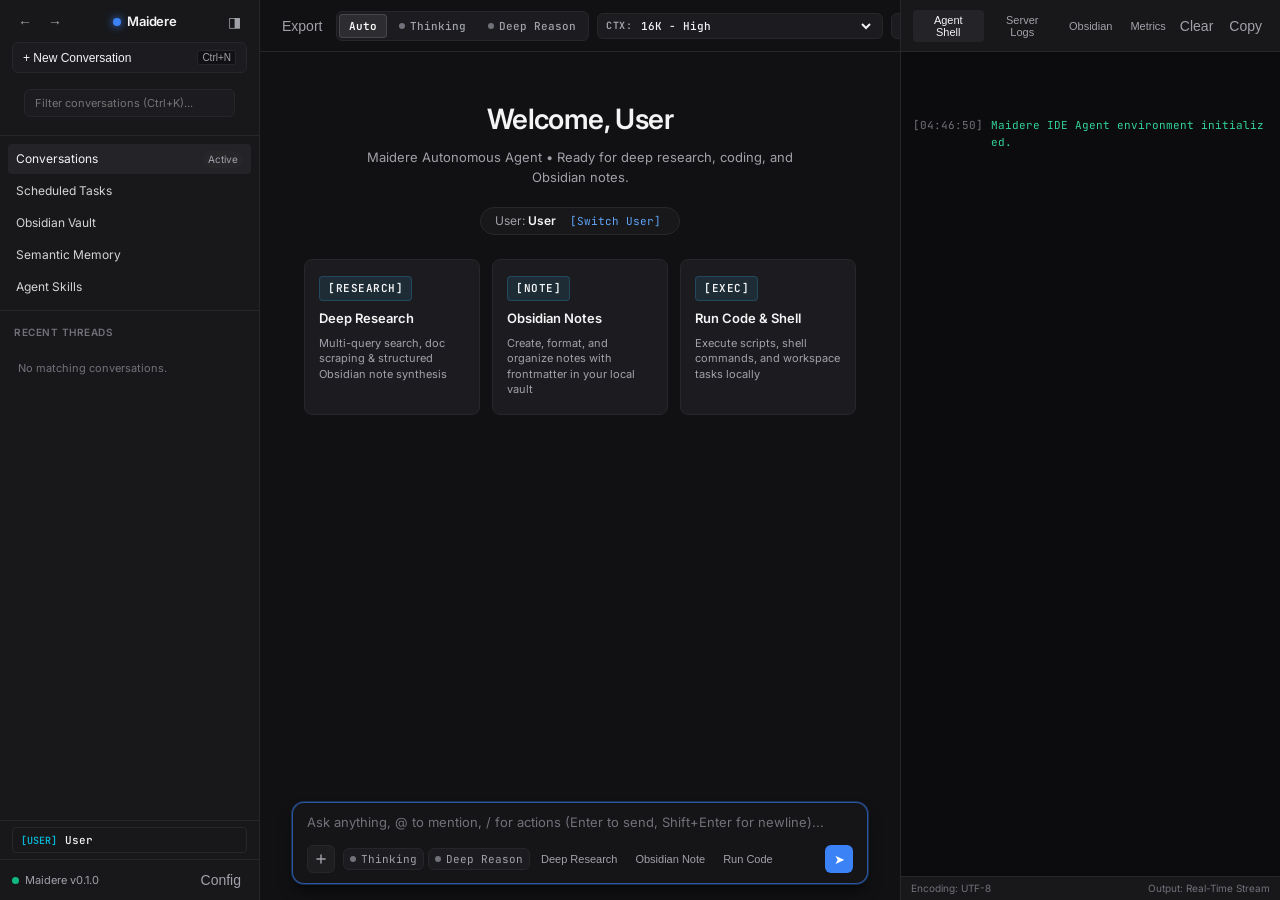
==== commit 2f2b114c: "fix(ui): read zone-less SQLite timestamps as UTC so thread ages are correct" ====
--- a/src/maidere/static/index.html
+++ b/src/maidere/static/index.html
@@ -322,7 +322,7 @@
 
   <!-- Main Application Script -->
   <script src="/static/ansi.js?v=1"></script>
-  <script src="/static/app.js?v=3.3"></script>
+  <script src="/static/app.js?v=3.4"></script>
 </body>
 </html>
 
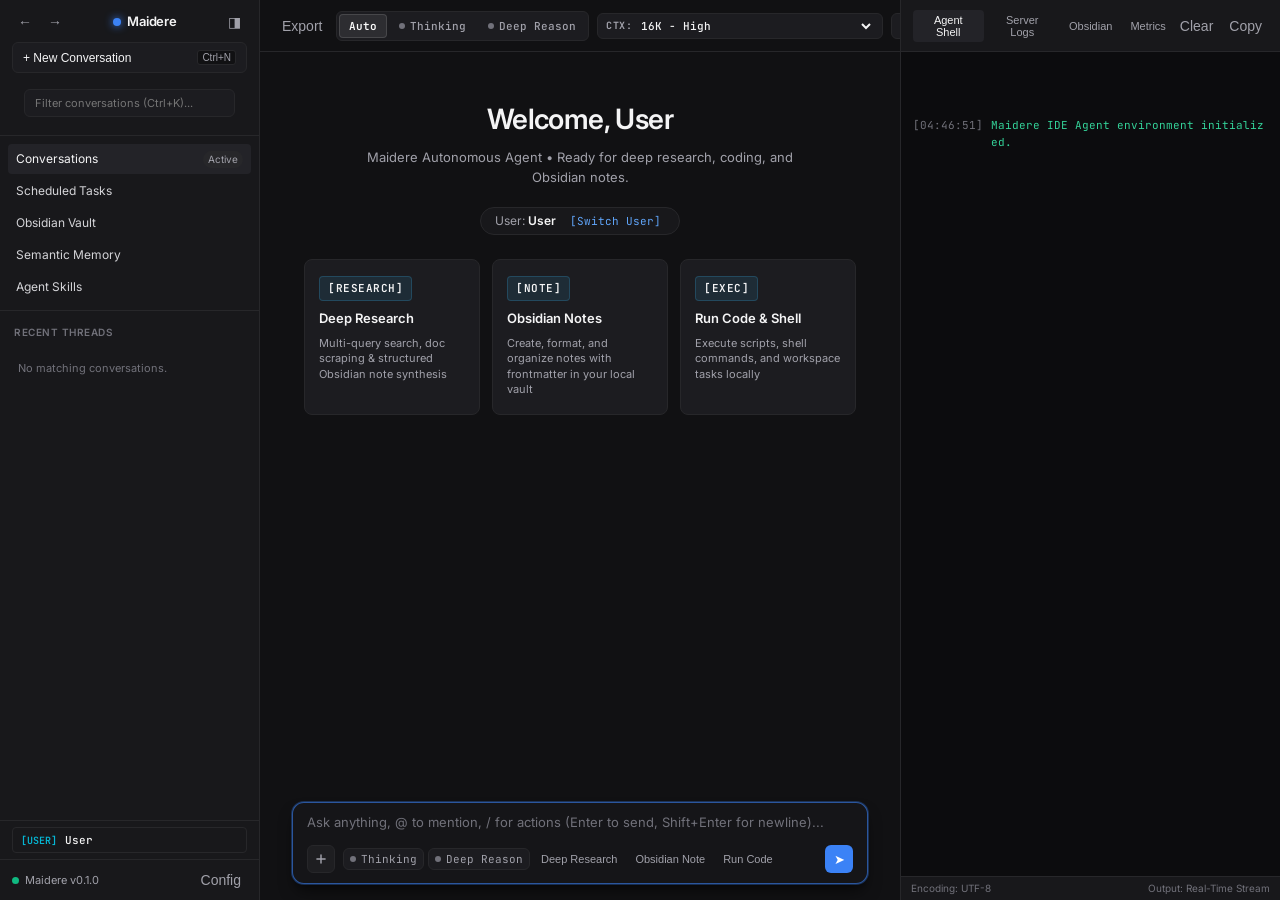
==== commit 77baf605: "docs: describe Auto mode as the configured model with vision switching" ====
--- a/src/maidere/static/index.html
+++ b/src/maidere/static/index.html
@@ -134,7 +134,7 @@
           </div>
           <div class="model-pill-selector">
             <select id="model-select" title="Active Ollama Model">
-              <option value="auto">[AUTO] Auto-route (Qwen 2.5)</option>
+              <option value="auto">[AUTO] Default model (vision-aware)</option>
             </select>
           </div>
           <button id="btn-toggle-terminal" class="icon-btn" title="Toggle Terminal Panel (Ctrl+J)">◧</button>
@@ -322,7 +322,7 @@
 
   <!-- Main Application Script -->
   <script src="/static/ansi.js?v=1"></script>
-  <script src="/static/app.js?v=3.4"></script>
+  <script src="/static/app.js?v=3.5"></script>
 </body>
 </html>
 
